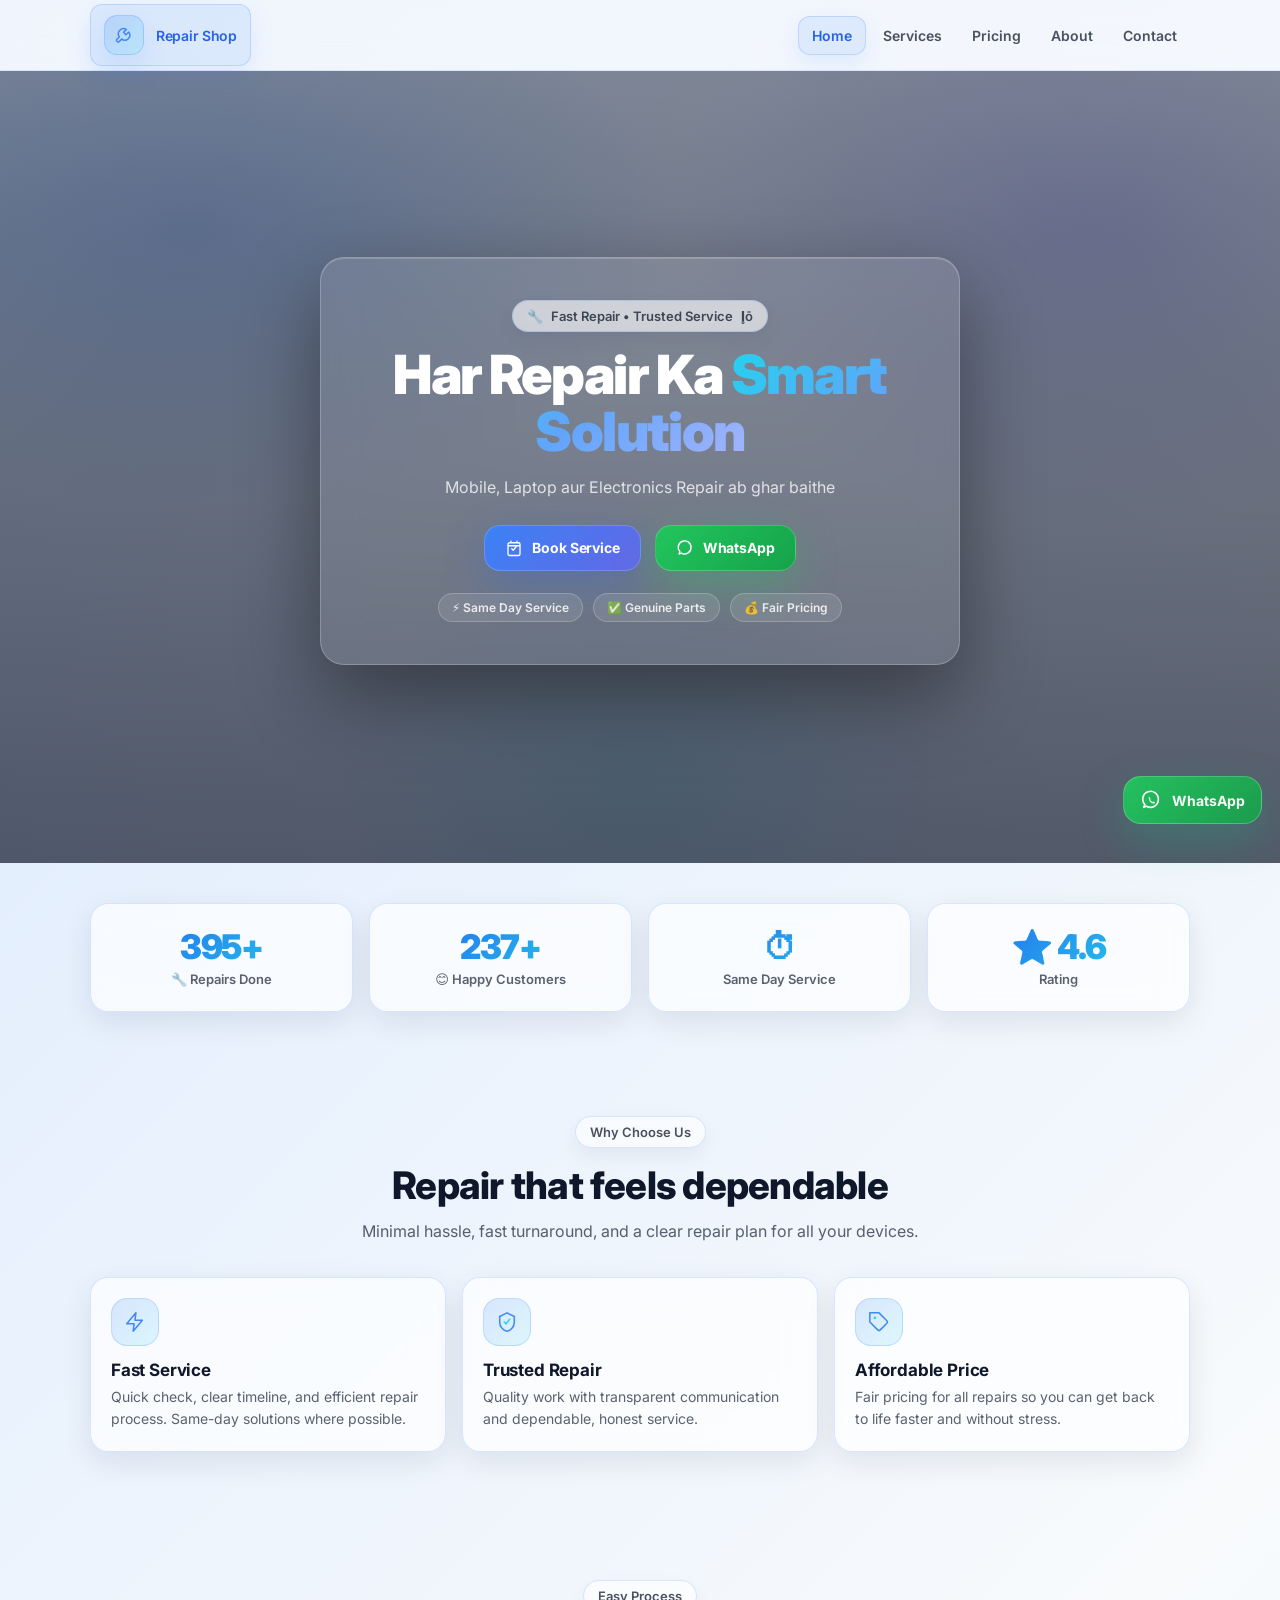
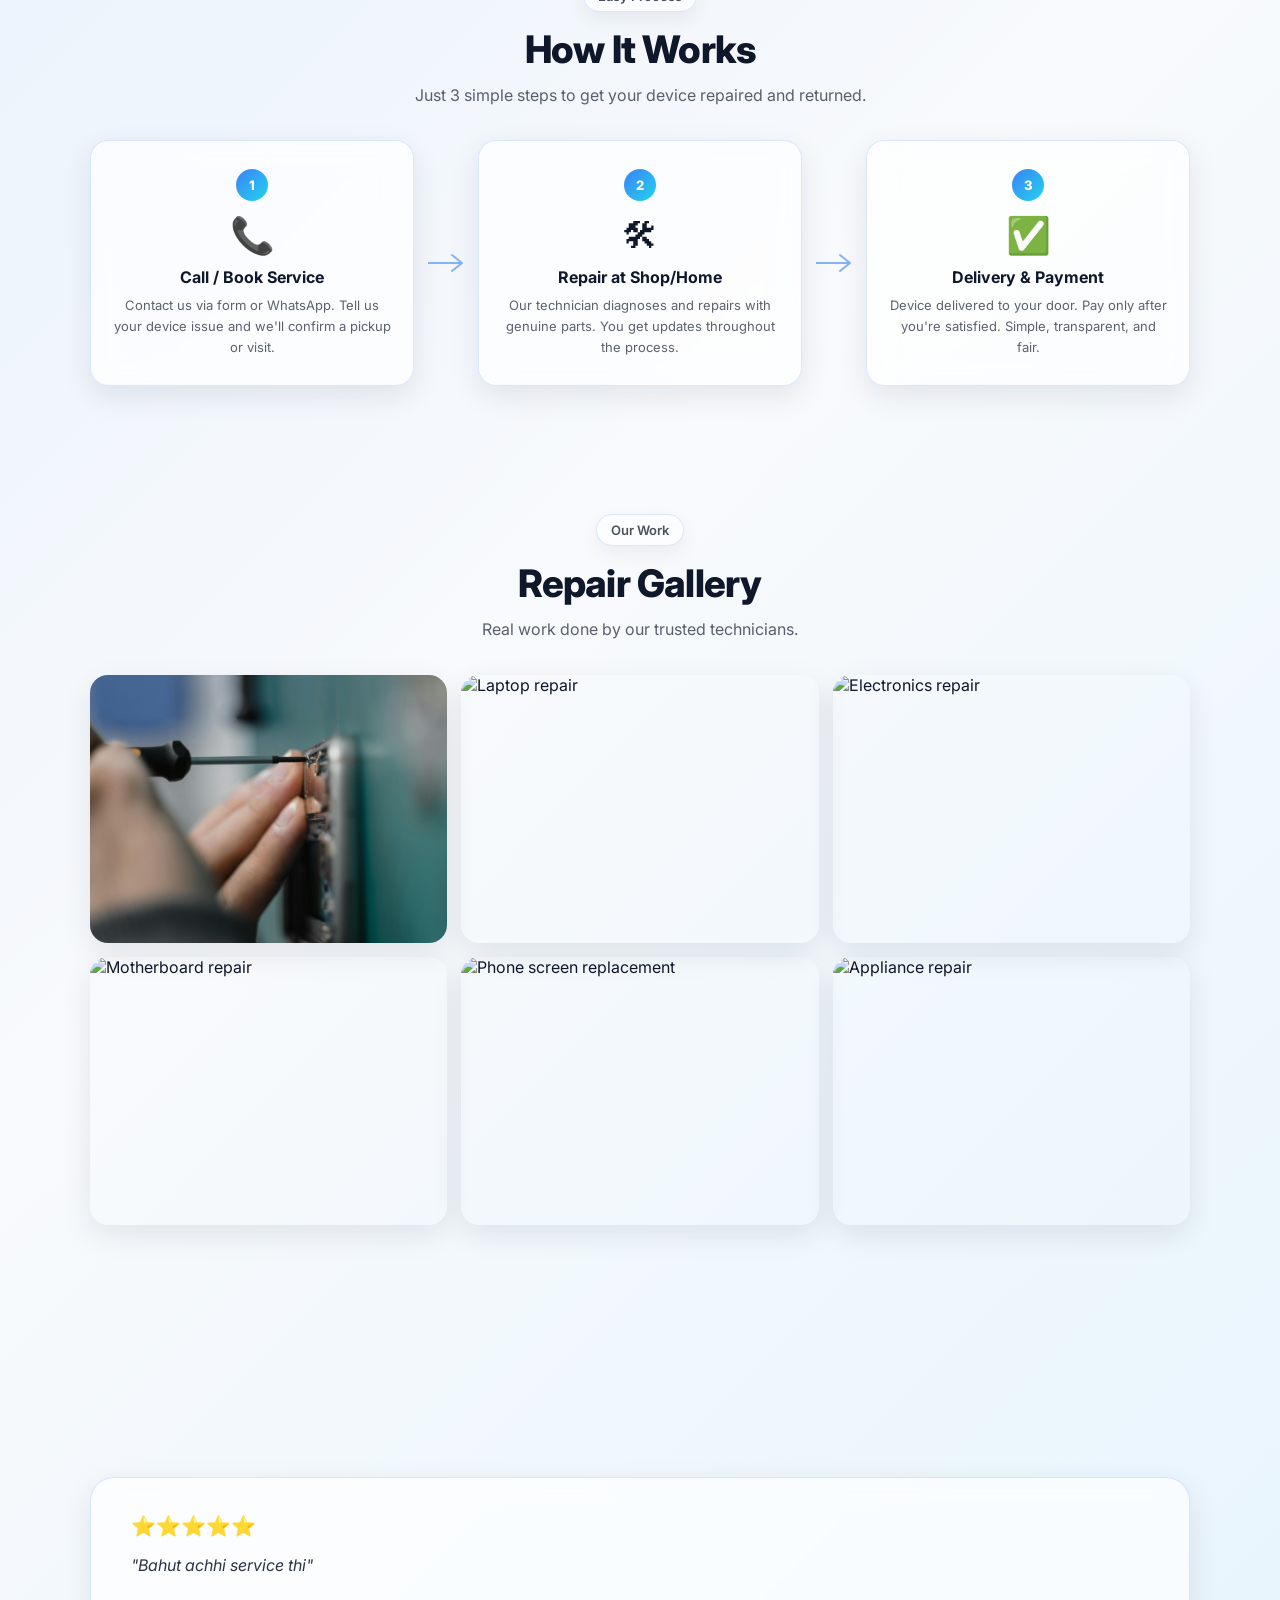
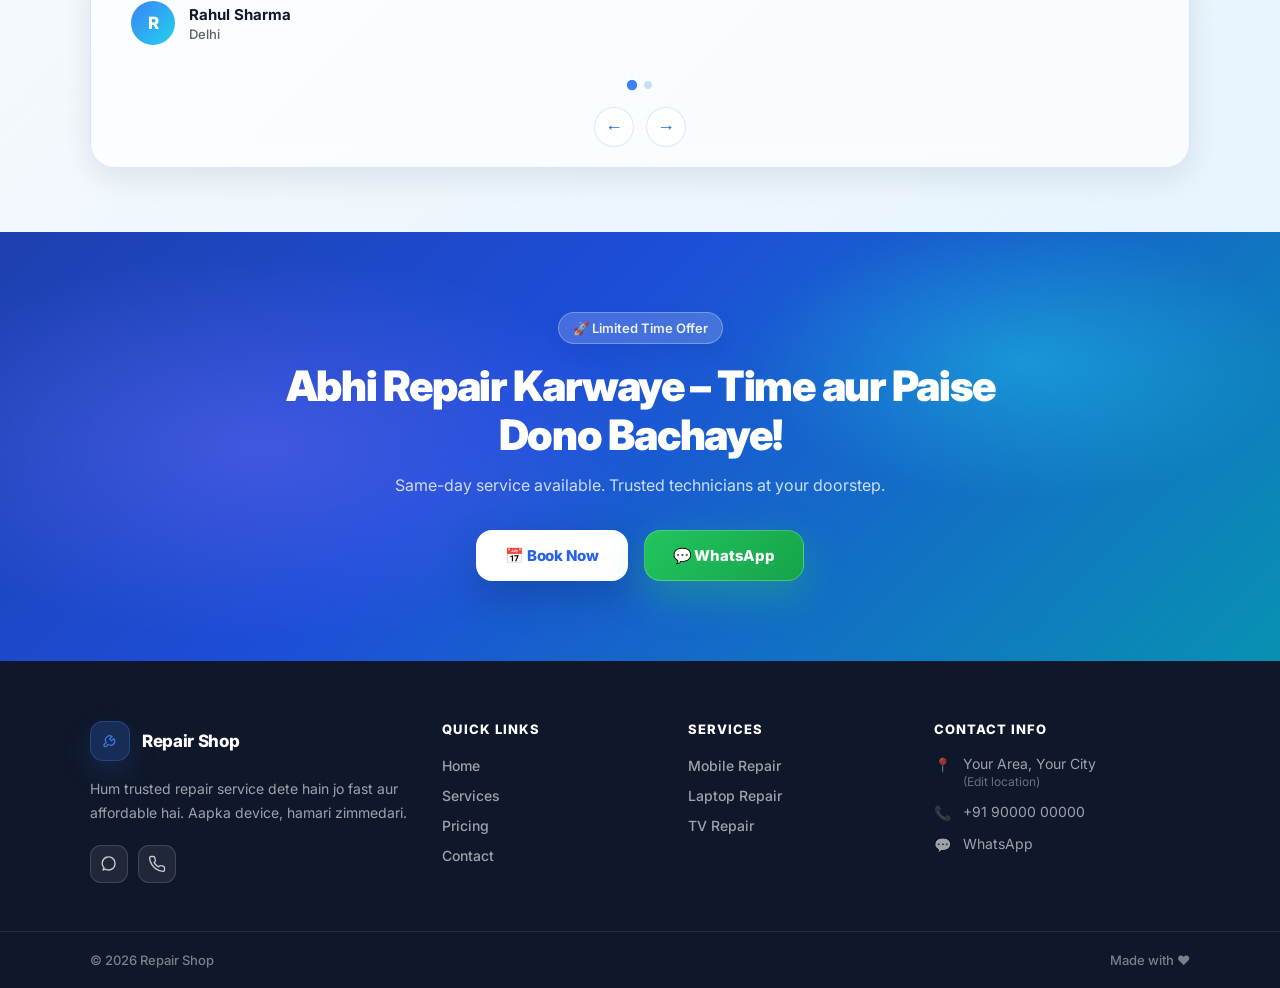
==== index.html @ 125386c9 "Add files via upload" ====
<!doctype html>
<html lang="en">
  <head>
    <meta charset="UTF-8" />
    <meta name="viewport" content="width=device-width, initial-scale=1.0" />
    <title>Repair Shop | Har Repair Ka Smart Solution</title>
    <meta name="description" content="Fast, trusted, and affordable mobile, laptop, TV and home appliance repair. Book your service today!" />
    <link rel="preconnect" href="https://fonts.googleapis.com" />
    <link rel="preconnect" href="https://fonts.gstatic.com" crossorigin />
    <link href="https://fonts.googleapis.com/css2?family=Inter:wght@400;500;600;700;800;900&display=swap" rel="stylesheet" />
    <link rel="stylesheet" href="style.css" />
    <script defer src="script.js"></script>
  </head>
  <body>
    <!-- Scroll Progress Bar -->
    <div id="scrollProgress" aria-hidden="true"></div>

    <!-- Page Loader -->
    <div id="loader" aria-label="Loading">
      <div class="spinner" aria-hidden="true"></div>
    </div>

    <!-- Floating WhatsApp Button (all pages) -->
    <a class="wa-fab" href="https://wa.me/916239744870" target="_blank" rel="noopener" aria-label="Chat on WhatsApp">
      <svg width="22" height="22" viewBox="0 0 24 24" fill="none" aria-hidden="true">
        <path d="M20 11.5a8.5 8.5 0 0 1-12.8 7.3L4 20l1.3-3.2A8.5 8.5 0 1 1 20 11.5Z" stroke="rgba(255,255,255,0.98)" stroke-width="1.8" stroke-linecap="round" stroke-linejoin="round"/>
        <path d="M9.2 9.4c.2-.5.5-.5.8-.5h.5c.1 0 .3 0 .4.3l.5 1.2c.1.2.1.4 0 .6l-.3.4c-.1.1-.1.3 0 .4.5.9 1.3 1.7 2.3 2.2.1.1.3.1.4 0l.4-.3c.2-.1.4-.1.6 0l1.2.5c.3.1.3.3.3.4v.5c0 .3 0 .6-.5.8-.5.2-1.1.2-1.7 0-2-.6-3.6-2.2-4.2-4.2-.2-.6-.2-1.2 0-1.7Z" fill="rgba(255,255,255,0.98)" opacity="0.9"/>
      </svg>
      <span>WhatsApp</span>
    </a>

    <!-- Back to Top Button -->
    <button id="backToTop" aria-label="Back to top" title="Back to top">
      <svg width="20" height="20" viewBox="0 0 24 24" fill="none" aria-hidden="true">
        <path d="M12 19V5M5 12l7-7 7 7" stroke="currentColor" stroke-width="2.2" stroke-linecap="round" stroke-linejoin="round"/>
      </svg>
    </button>

    <!-- Sticky Navbar -->
    <header class="navbar" id="navbar">
      <div class="container nav-inner">
        <a class="brand nav-link" href="index.html" data-navigate data-page="index.html" aria-label="Go to Home">
          <span class="brand-badge" aria-hidden="true">
            <svg width="22" height="22" viewBox="0 0 24 24" fill="none" aria-hidden="true">
              <path d="M14.7 6.3a5.5 5.5 0 0 0-7.7 7.7l-2.9 2.9a1.2 1.2 0 0 0 0 1.7l.8.8a1.2 1.2 0 0 0 1.7 0l2.9-2.9a5.5 5.5 0 0 0 7.7-7.7l-3 3-2.7-2.7 3-3Z" stroke="rgba(59,130,246,0.95)" stroke-width="1.6" stroke-linecap="round" stroke-linejoin="round"/>
            </svg>
          </span>
          <span>Repair Shop</span>
        </a>

        <button class="mobile-toggle" id="mobileMenuBtn" aria-controls="mobileMenu" aria-expanded="false" aria-label="Open menu">
          <svg width="20" height="20" viewBox="0 0 24 24" fill="none" aria-hidden="true">
            <path d="M4 7h16M4 12h16M4 17h16" stroke="currentColor" stroke-width="2" stroke-linecap="round"/>
          </svg>
        </button>

        <nav class="nav-links" aria-label="Primary navigation">
          <a class="nav-link" href="index.html" data-navigate data-page="index.html">Home</a>
          <a class="nav-link" href="services.html" data-navigate data-page="services.html">Services</a>
          <a class="nav-link" href="pricing.html" data-navigate data-page="pricing.html">Pricing</a>
          <a class="nav-link" href="about.html" data-navigate data-page="about.html">About</a>
          <a class="nav-link" href="contact.html" data-navigate data-page="contact.html">Contact</a>
        </nav>
      </div>

      <div class="container mobile-menu" id="mobileMenu">
        <div class="mobile-links">
          <a class="nav-link" href="index.html" data-navigate data-page="index.html">Home</a>
          <a class="nav-link" href="services.html" data-navigate data-page="services.html">Services</a>
          <a class="nav-link" href="pricing.html" data-navigate data-page="pricing.html">Pricing</a>
          <a class="nav-link" href="about.html" data-navigate data-page="about.html">About</a>
          <a class="nav-link" href="contact.html" data-navigate data-page="contact.html">Contact</a>
        </div>
      </div>
    </header>

    <main>
      <!-- ===== HERO SECTION (UPGRADED) ===== -->
      <section class="hero" id="hero">
        <!-- Floating animated icons -->
        <div class="floating-icons" aria-hidden="true">
          <!-- tools / wrench / gear -->
          <span class="float-icon fi-1">🛠</span>
          <span class="float-icon fi-2">🔧</span>
          <span class="float-icon fi-3">⚙️</span>
        </div>

        <div class="container">
          <div class="hero-glass-card tilt-card" data-tilt data-tilt-max="6" id="heroCard">
            <div class="hero-glass-inner">
              <div class="eyebrow reveal" style="--delay:0ms">
                <span aria-hidden="true">🔧</span>
                <span>Fast Repair • Trusted Service</span>l̥ō
              </div>

              <h1 class="hero-title reveal" style="--delay:120ms">
                Har Repair Ka <span class="gradient-text" id="typingText">Smart Solution</span>
              </h1>
              <p class="hero-sub reveal" style="--delay:220ms">
                Mobile, Laptop aur Electronics Repair ab ghar baithe
              </p>

              <div class="hero-actions reveal" style="--delay:340ms">
                <a class="btn btn-primary" href="contact.html?service=Service%20Booking" data-navigate>
                  <svg width="18" height="18" viewBox="0 0 24 24" fill="none" aria-hidden="true">
                    <path d="M8 3v2M16 3v2M5 9h14M6 5h12a2 2 0 0 1 2 2v13a2 2 0 0 1-2 2H6a2 2 0 0 1-2-2V7a2 2 0 0 1 2-2Z" stroke="currentColor" stroke-width="1.8" stroke-linecap="round" stroke-linejoin="round"/>
                    <path d="m9 13 2 2 4-5" stroke="currentColor" stroke-width="1.8" stroke-linecap="round" stroke-linejoin="round"/>
                  </svg>
                  Book Service
                </a>
                <a class="btn btn-whatsapp" href="https://wa.me/916239744870" target="_blank" rel="noopener">
                  <svg width="18" height="18" viewBox="0 0 24 24" fill="none" aria-hidden="true">
                    <path d="M20 11.5a8.5 8.5 0 0 1-12.8 7.3L4 20l1.3-3.2A8.5 8.5 0 1 1 20 11.5Z" stroke="currentColor" stroke-width="1.8" stroke-linecap="round" stroke-linejoin="round"/>
                  </svg>
                  WhatsApp
                </a>
              </div>

              <div class="hero-badges reveal" style="--delay:460ms">
                <span class="badge">⚡ Same Day Service</span>
                <span class="badge">✅ Genuine Parts</span>
                <span class="badge">💰 Fair Pricing</span>
              </div>
            </div>
          </div>
        </div>
      </section>

      <!-- ===== STATS SECTION ===== -->
      <section class="section stats-section" id="stats">
        <div class="container">
          <div class="stats-grid">
            <div class="stat-box reveal" data-count="500" style="--delay:0ms">
              <div class="stat-number"><span class="count-up" data-target="500">0</span>+</div>
              <div class="stat-label">🔧 Repairs Done</div>
            </div>
            <div class="stat-box reveal" data-count="300" style="--delay:100ms">
              <div class="stat-number"><span class="count-up" data-target="300">0</span>+</div>
              <div class="stat-label">😊 Happy Customers</div>
            </div>
            <div class="stat-box reveal" data-count="1" style="--delay:200ms">
              <div class="stat-number">⏱</div>
              <div class="stat-label">Same Day Service</div>
            </div>
            <div class="stat-box reveal" data-count="48" style="--delay:300ms">
              <div class="stat-number">⭐ <span class="count-up" data-target="48" data-decimal="1" data-start="40">4.0</span></div>
              <div class="stat-label">Rating</div>
            </div>
          </div>
        </div>
      </section>

      <!-- ===== FEATURES SECTION ===== -->
      <section class="section" id="features">
        <div class="container">
          <div class="section-header">
            <div class="eyebrow reveal" style="--delay:0ms">Why Choose Us</div>
            <h2 class="reveal" style="--delay:120ms">Repair that feels dependable</h2>
            <p class="reveal" style="--delay:220ms">Minimal hassle, fast turnaround, and a clear repair plan for all your devices.</p>
          </div>
          <div class="grid-3">
            <div class="card tilt-card reveal" data-tilt data-tilt-max="8" style="--delay:40ms">
              <div class="card-inner">
                <div class="feature-icon" aria-hidden="true">
                  <svg width="22" height="22" viewBox="0 0 24 24" fill="none">
                    <path d="M13 2 3 14h8l-1 8 10-12h-8l1-8Z" stroke="rgba(59,130,246,0.95)" stroke-width="1.7" stroke-linecap="round" stroke-linejoin="round"/>
                  </svg>
                </div>
                <h3 class="feature-title">Fast Service</h3>
                <p class="feature-desc">Quick check, clear timeline, and efficient repair process. Same-day solutions where possible.</p>
              </div>
            </div>
            <div class="card tilt-card reveal" data-tilt data-tilt-max="8" style="--delay:120ms">
              <div class="card-inner">
                <div class="feature-icon" aria-hidden="true">
                  <svg width="22" height="22" viewBox="0 0 24 24" fill="none">
                    <path d="M12 2 20 6v6c0 5-3.5 9.4-8 10-4.5-.6-8-5-8-10V6l8-4Z" stroke="rgba(59,130,246,0.95)" stroke-width="1.7" stroke-linecap="round" stroke-linejoin="round"/>
                    <path d="m9 12 2 2 4-5" stroke="rgba(34,211,238,0.95)" stroke-width="1.7" stroke-linecap="round" stroke-linejoin="round"/>
                  </svg>
                </div>
                <h3 class="feature-title">Trusted Repair</h3>
                <p class="feature-desc">Quality work with transparent communication and dependable, honest service.</p>
              </div>
            </div>
            <div class="card tilt-card reveal" data-tilt data-tilt-max="8" style="--delay:200ms">
              <div class="card-inner">
                <div class="feature-icon" aria-hidden="true">
                  <svg width="22" height="22" viewBox="0 0 24 24" fill="none">
                    <path d="M20.6 13.4 13.4 20.6a2 2 0 0 1-2.8 0L2 12V2h10l8.6 8.6a2 2 0 0 1 0 2.8Z" stroke="rgba(59,130,246,0.95)" stroke-width="1.7" stroke-linecap="round" stroke-linejoin="round"/>
                    <path d="M7.5 7.5h.01" stroke="rgba(34,211,238,0.95)" stroke-width="3" stroke-linecap="round"/>
                  </svg>
                </div>
                <h3 class="feature-title">Affordable Price</h3>
                <p class="feature-desc">Fair pricing for all repairs so you can get back to life faster and without stress.</p>
              </div>
            </div>
          </div>
        </div>
      </section>

      <!-- ===== HOW IT WORKS ===== -->
      <section class="section how-section" id="howItWorks">
        <div class="container">
          <div class="section-header">
            <div class="eyebrow reveal" style="--delay:0ms">Easy Process</div>
            <h2 class="reveal" style="--delay:120ms">How It Works</h2>
            <p class="reveal" style="--delay:220ms">Just 3 simple steps to get your device repaired and returned.</p>
          </div>
          <div class="how-grid">
            <div class="how-card tilt-card reveal" data-tilt data-tilt-max="7" style="--delay:60ms">
              <div class="how-step">1</div>
              <div class="how-icon" aria-hidden="true">📞</div>
              <h3>Call / Book Service</h3>
              <p>Contact us via form or WhatsApp. Tell us your device issue and we'll confirm a pickup or visit.</p>
            </div>
            <div class="how-arrow reveal" style="--delay:120ms" aria-hidden="true">
              <svg width="36" height="20" viewBox="0 0 36 20" fill="none">
                <path d="M0 10h32M24 2l10 8-10 8" stroke="rgba(59,130,246,0.6)" stroke-width="2" stroke-linecap="round" stroke-linejoin="round"/>
              </svg>
            </div>
            <div class="how-card tilt-card reveal" data-tilt data-tilt-max="7" style="--delay:180ms">
              <div class="how-step">2</div>
              <div class="how-icon" aria-hidden="true">🛠</div>
              <h3>Repair at Shop/Home</h3>
              <p>Our technician diagnoses and repairs with genuine parts. You get updates throughout the process.</p>
            </div>
            <div class="how-arrow reveal" style="--delay:240ms" aria-hidden="true">
              <svg width="36" height="20" viewBox="0 0 36 20" fill="none">
                <path d="M0 10h32M24 2l10 8-10 8" stroke="rgba(59,130,246,0.6)" stroke-width="2" stroke-linecap="round" stroke-linejoin="round"/>
              </svg>
            </div>
            <div class="how-card tilt-card reveal" data-tilt data-tilt-max="7" style="--delay:300ms">
              <div class="how-step">3</div>
              <div class="how-icon" aria-hidden="true">✅</div>
              <h3>Delivery & Payment</h3>
              <p>Device delivered to your door. Pay only after you're satisfied. Simple, transparent, and fair.</p>
            </div>
          </div>
        </div>
      </section>

      <!-- ===== GALLERY SECTION ===== -->
      <section class="section" id="gallery">
        <div class="container">
          <div class="section-header">
            <div class="eyebrow reveal" style="--delay:0ms">Our Work</div>
            <h2 class="reveal" style="--delay:120ms">Repair Gallery</h2>
            <p class="reveal" style="--delay:220ms">Real work done by our trusted technicians.</p>
          </div>
          <div class="gallery-grid">
            <div class="gallery-item reveal" style="--delay:40ms">
              <img src="phone repair.jpg" alt="Mobile repair" loading="lazy"/>
              <div class="gallery-overlay"><span>Before / After Repair</span></div>
            </div>
            <div class="gallery-item reveal" style="--delay:100ms">
              <img src="https://images.unsplash.com/photo-1517336714731-489689fd1ca8?auto=format&fit=crop&w=800&q=70" alt="Laptop repair" loading="lazy"/>
              <div class="gallery-overlay"><span>Before / After Repair</span></div>
            </div>
            <div class="gallery-item reveal" style="--delay:160ms">
              <img src="https://images.unsplash.com/photo-1581091226825-a6a2a5aee158?auto=format&fit=crop&w=800&q=70" alt="Electronics repair" loading="lazy"/>
              <div class="gallery-overlay"><span>Before / After Repair</span></div>
            </div>
            <div class="gallery-item reveal" style="--delay:220ms">
              <img src="https://images.unsplash.com/photo-1603732551658-5fabbafa84eb?auto=format&fit=crop&w=800&q=70" alt="Motherboard repair" loading="lazy"/>
              <div class="gallery-overlay"><span>Before / After Repair</span></div>
            </div>
            <div class="gallery-item reveal" style="--delay:280ms">
              <img src="https://images.unsplash.com/photo-1611532736597-de2d4265fba3?auto=format&fit=crop&w=800&q=70" alt="Phone screen replacement" loading="lazy"/>
              <div class="gallery-overlay"><span>Before / After Repair</span></div>
            </div>
            <div class="gallery-item reveal" style="--delay:340ms">
              <img src="https://images.unsplash.com/photo-1558618666-fcd25c85cd64?auto=format&fit=crop&w=800&q=70" alt="Appliance repair" loading="lazy"/>
              <div class="gallery-overlay"><span>Before / After Repair</span></div>
            </div>
          </div>
        </div>
      </section>

      <!-- ===== TESTIMONIALS SLIDER ===== -->
      <section class="section testimonials-section" id="testimonials">
        <div class="container">
          <div class="section-header">
            <div class="eyebrow reveal" style="--delay:0ms">Customer Reviews</div>
            <h2 class="reveal" style="--delay:120ms">What Our Customers Say</h2>
          </div>
          <div class="testimonial-slider-wrap reveal" style="--delay:200ms">
            <div class="testimonial-slider" id="testimonialSlider" role="list">
              <div class="testimonial-card" role="listitem">
                <div class="stars" aria-label="5 stars">⭐⭐⭐⭐⭐</div>
                <p class="review-text">"Bahut achhi service thi"</p>
                <div class="reviewer">
                  <div class="reviewer-avatar">R</div>
                  <div>
                    <strong>Rahul Sharma</strong>
                    <div class="reviewer-loc">Delhi</div>
                  </div>
                </div>
              </div>
              <div class="testimonial-card" role="listitem">
                <div class="stars" aria-label="5 stars">⭐⭐⭐⭐⭐</div>
                <p class="review-text">"Fast aur reliable repair"</p>
                <div class="reviewer">
                  <div class="reviewer-avatar">P</div>
                  <div>
                    <strong>Priya Verma</strong>
                    <div class="reviewer-loc">Noida</div>
                  </div>
                </div>
              </div>
            </div>
            <div class="slider-dots" id="sliderDots" role="tablist" aria-label="Testimonial navigation"></div>
            <div class="slider-controls">
              <button class="slider-btn" id="prevBtn" aria-label="Previous review">&#8592;</button>
              <button class="slider-btn" id="nextBtn" aria-label="Next review">&#8594;</button>
            </div>
          </div>
        </div>
      </section>

      <!-- ===== CTA SECTION ===== -->
      <section class="cta-section" id="cta">
        <div class="cta-bg" aria-hidden="true"></div>
        <div class="container">
          <div class="cta-inner reveal" style="--delay:0ms">
            <div class="eyebrow cta-eyebrow">🚀 Limited Time Offer</div>
            <h2 class="cta-title">Abhi Repair Karwaye – Time aur Paise Dono Bachaye!</h2>
            <p class="cta-sub">Same-day service available. Trusted technicians at your doorstep.</p>
            <div class="cta-btns">
              <a class="btn btn-cta-primary" href="contact.html?service=Service%20Booking" data-navigate>
                📅 Book Now
              </a>
              <a class="btn btn-cta-whatsapp" href="https://wa.me/916239744870" target="_blank" rel="noopener">
                💬 WhatsApp
              </a>
            </div>
          </div>
        </div>
      </section>
    </main>

    <!-- ===== RICH FOOTER ===== -->
    <footer class="footer" id="footer">
      <div class="footer-top">
        <div class="container footer-grid">
          <!-- About -->
          <div class="footer-col footer-about">
            <a class="brand footer-brand" href="index.html" data-navigate data-page="index.html">
              <span class="brand-badge" aria-hidden="true">
                <svg width="18" height="18" viewBox="0 0 24 24" fill="none">
                  <path d="M14.7 6.3a5.5 5.5 0 0 0-7.7 7.7l-2.9 2.9a1.2 1.2 0 0 0 0 1.7l.8.8a1.2 1.2 0 0 0 1.7 0l2.9-2.9a5.5 5.5 0 0 0 7.7-7.7l-3 3-2.7-2.7 3-3Z" stroke="rgba(59,130,246,0.95)" stroke-width="1.6" stroke-linecap="round" stroke-linejoin="round"/>
                </svg>
              </span>
              <span>Repair Shop</span>
            </a>
            <p class="footer-about-text">Hum trusted repair service dete hain jo fast aur affordable hai. Aapka device, hamari zimmedari.</p>
            <div class="footer-social">
              <a href="https://wa.me/916239744870" target="_blank" rel="noopener" class="social-btn" aria-label="WhatsApp">
                <svg width="18" height="18" viewBox="0 0 24 24" fill="none"><path d="M20 11.5a8.5 8.5 0 0 1-12.8 7.3L4 20l1.3-3.2A8.5 8.5 0 1 1 20 11.5Z" stroke="currentColor" stroke-width="1.8" stroke-linecap="round" stroke-linejoin="round"/></svg>
              </a>
              <a href="tel:+916239744870" class="social-btn" aria-label="Call us">
                <svg width="18" height="18" viewBox="0 0 24 24" fill="none"><path d="M22 16.9v3a2 2 0 0 1-2.2 2 19.8 19.8 0 0 1-8.6-3.1 19.5 19.5 0 0 1-6-6 19.8 19.8 0 0 1-3.1-8.7A2 2 0 0 1 4.1 2h3a2 2 0 0 1 2 1.7c.1 1 .4 2 .7 2.9a2 2 0 0 1-.5 2.1L8.1 9.9a16 16 0 0 0 6 6l1.2-1.2a2 2 0 0 1 2.1-.4c.9.3 1.9.6 2.9.7A2 2 0 0 1 22 16.9Z" stroke="currentColor" stroke-width="1.8" stroke-linecap="round" stroke-linejoin="round"/></svg>
              </a>
            </div>
          </div>

          <!-- Quick Links -->
          <div class="footer-col">
            <h4 class="footer-heading">Quick Links</h4>
            <ul class="footer-links">
              <li><a href="index.html" data-navigate data-page="index.html">Home</a></li>
              <li><a href="services.html" data-navigate data-page="services.html">Services</a></li>
              <li><a href="pricing.html" data-navigate data-page="pricing.html">Pricing</a></li>
              <li><a href="contact.html" data-navigate data-page="contact.html">Contact</a></li>
            </ul>
          </div>

          <!-- Services -->
          <div class="footer-col">
            <h4 class="footer-heading">Services</h4>
            <ul class="footer-links">
              <li><a href="contact.html?service=Mobile%20Repair" data-navigate>Mobile Repair</a></li>
              <li><a href="contact.html?service=Laptop%20Repair" data-navigate>Laptop Repair</a></li>
              <li><a href="contact.html?service=TV%20Repair" data-navigate>TV Repair</a></li>
            </ul>
          </div>

          <!-- Contact Info -->
          <div class="footer-col">
            <h4 class="footer-heading">Contact Info</h4>
            <ul class="footer-contact-list">
              <li>
                <span class="footer-contact-icon">📍</span>
                <span>Your Area, Your City<br><small>(Edit location)</small></span>
              </li>
              <li>
                <span class="footer-contact-icon">📞</span>
                <a href="tel:+916239744870">+91 90000 00000</a>
              </li>
              <li>
                <span class="footer-contact-icon">💬</span>
                <a href="https://wa.me/916239744870" target="_blank" rel="noopener">WhatsApp</a>
              </li>
            </ul>
          </div>
        </div>
      </div>

      <div class="footer-bottom">
        <div class="container footer-bottom-inner">
          <div>© 2026 Repair Shop</div>
          <div>Made with <span aria-hidden="true">❤️</span></div>
        </div>
      </div>
    </footer>
  </body>
</html>
---- style.css ----
/* ==================================================
   Repair Shop Website — style.css
   Glassmorphism + 3D tilt + scroll animations
   ================================================== */

@import url('https://fonts.googleapis.com/css2?family=Inter:wght@400;500;600;700;800;900&display=swap');

/* ─── CSS VARIABLES ─── */
:root {
  --blue-500: #3b82f6;
  --blue-400: #60a5fa;
  --blue-600: #2563eb;
  --cyan-400: #22d3ee;
  --green-500: #22c55e;
  --indigo-500: #6366f1;

  --text: #0f172a;
  --muted: rgba(15,23,42,0.68);

  --glass: rgba(255,255,255,0.68);
  --glass-strong: rgba(255,255,255,0.82);
  --border: rgba(59,130,246,0.18);

  --shadow: 0 14px 44px rgba(2,132,199,0.14);
  --shadow-soft: 0 10px 30px rgba(15,23,42,0.09);
  --shadow-blue: 0 18px 60px rgba(37,99,235,0.22);

  --radius-xl: 24px;
  --radius-lg: 18px;
  --radius-md: 14px;
  --radius-sm: 10px;

  --container: 1100px;
  --ease-out: cubic-bezier(0.16,1,0.3,1);
}

/* ─── RESET ─── */
*,*::before,*::after { box-sizing: border-box; }

html { scroll-behavior: smooth; }

body {
  margin: 0;
  font-family: 'Inter', ui-sans-serif, system-ui, -apple-system, sans-serif;
  color: var(--text);
  background: linear-gradient(135deg, #dbeafe 0%, #f8fafc 50%, #e0f2fe 100%);
  min-height: 100vh;
}

img { max-width: 100%; height: auto; display: block; }
a { color: inherit; text-decoration: none; }
ul { list-style: none; margin: 0; padding: 0; }

/* ─── SCROLL PROGRESS BAR ─── */
#scrollProgress {
  position: fixed;
  top: 0;
  left: 0;
  height: 3px;
  width: 0%;
  background: linear-gradient(90deg, var(--blue-500), var(--cyan-400));
  z-index: 9999;
  transition: width 80ms linear;
  border-radius: 0 2px 2px 0;
}

/* ─── PAGE LOADER ─── */
#loader {
  position: fixed;
  inset: 0;
  background:
    radial-gradient(800px 400px at 20% 0%, rgba(34,211,238,0.22), transparent 55%),
    radial-gradient(600px 400px at 80% 20%, rgba(59,130,246,0.22), transparent 55%),
    rgba(248,250,252,0.9);
  display: grid;
  place-items: center;
  z-index: 9998;
  opacity: 1;
  pointer-events: auto;
  transition: opacity 400ms var(--ease-out);
}
#loader .spinner {
  width: 54px; height: 54px;
  border-radius: 50%;
  border: 4px solid rgba(59,130,246,0.18);
  border-top-color: var(--blue-500);
  animation: spin 900ms linear infinite;
  filter: drop-shadow(0 10px 22px rgba(59,130,246,0.22));
}
@keyframes spin { to { transform: rotate(360deg); } }
body.page-ready #loader { opacity: 0; pointer-events: none; }
body.page-exiting { opacity: 0.6; transition: opacity 250ms var(--ease-out); }

/* ─── LAYOUT ─── */
.container {
  width: min(var(--container), calc(100% - 32px));
  margin: 0 auto;
}
.section { padding: 64px 0; }

/* ─── SCROLL REVEAL ─── */
.reveal {
  opacity: 0;
  transform: translateY(22px) scale(0.98);
  transition: opacity 700ms var(--ease-out), transform 700ms var(--ease-out);
  transition-delay: var(--delay, 0ms);
}
.reveal.reveal-visible { opacity: 1; transform: translateY(0) scale(1); }

/* ─── SECTION HEADER ─── */
.section-header { text-align: center; margin-bottom: 32px; }
.section-header h2 {
  margin: 14px 0 10px;
  font-size: clamp(26px, 3.2vw, 38px);
  letter-spacing: -0.02em;
  font-weight: 800;
}
.section-header p {
  margin: 0 auto;
  max-width: 640px;
  color: var(--muted);
  line-height: 1.65;
  font-size: 16px;
}

/* ─── EYEBROW ─── */
.eyebrow {
  display: inline-flex;
  align-items: center;
  gap: 8px;
  padding: 7px 14px;
  border-radius: 999px;
  border: 1px solid var(--border);
  background: rgba(255,255,255,0.6);
  box-shadow: 0 8px 20px rgba(15,23,42,0.06);
  font-weight: 600;
  font-size: 13px;
  color: rgba(15,23,42,0.75);
  backdrop-filter: blur(10px);
}

/* ─── NAVBAR ─── */
.navbar {
  position: sticky;
  top: 0;
  z-index: 1000;
  backdrop-filter: blur(14px);
  background: rgba(248,250,252,0.72);
  border-bottom: 1px solid rgba(59,130,246,0.14);
  transition: background 200ms, box-shadow 200ms;
}
.navbar.scrolled {
  background: rgba(248,250,252,0.92);
  box-shadow: 0 4px 30px rgba(15,23,42,0.09);
}
.nav-inner {
  height: 70px;
  display: flex;
  align-items: center;
  justify-content: space-between;
  gap: 16px;
}
.brand {
  display: flex;
  align-items: center;
  gap: 12px;
  font-weight: 800;
  font-size: 17px;
  letter-spacing: -0.02em;
}
.brand-badge {
  width: 40px; height: 40px;
  border-radius: 13px;
  background: linear-gradient(135deg, rgba(59,130,246,0.22), rgba(34,211,238,0.18));
  border: 1px solid rgba(59,130,246,0.22);
  box-shadow: 0 12px 30px rgba(59,130,246,0.16);
  display: grid;
  place-items: center;
  flex-shrink: 0;
}
.nav-links { display: flex; align-items: center; gap: 4px; }
.nav-link {
  padding: 10px 13px;
  border-radius: 12px;
  color: rgba(15,23,42,0.74);
  font-weight: 600;
  font-size: 14px;
  transition: background 180ms, transform 180ms, color 180ms;
}
.nav-link:hover { background: rgba(255,255,255,0.7); transform: translateY(-1px); color: var(--blue-600); }
.nav-link.is-active {
  background: rgba(59,130,246,0.12);
  border: 1px solid rgba(59,130,246,0.2);
  color: var(--blue-600);
  box-shadow: 0 8px 24px rgba(59,130,246,0.12);
}
.mobile-toggle {
  display: none;
  width: 44px; height: 44px;
  border-radius: 13px;
  border: 1px solid rgba(59,130,246,0.18);
  background: rgba(255,255,255,0.68);
  color: rgba(15,23,42,0.8);
  cursor: pointer;
  transition: transform 180ms, background 180ms;
  align-items: center;
  justify-content: center;
}
.mobile-toggle:hover { transform: translateY(-1px); }
.mobile-toggle[aria-expanded="true"] { background: rgba(59,130,246,0.12); }
.mobile-menu { display: none; }

/* ─── BUTTONS ─── */
.btn {
  display: inline-flex;
  align-items: center;
  gap: 9px;
  padding: 13px 20px;
  border-radius: 16px;
  border: 1px solid transparent;
  cursor: pointer;
  font-weight: 700;
  font-size: 14px;
  font-family: inherit;
  letter-spacing: -0.01em;
  transition: transform 200ms var(--ease-out), box-shadow 200ms var(--ease-out), background 200ms, border-color 200ms;
  user-select: none;
  text-decoration: none;
}
.btn:focus-visible { outline: 2px solid rgba(34,211,238,0.5); outline-offset: 3px; }

/* Primary */
.btn-primary {
  background: linear-gradient(135deg, var(--blue-500), rgba(99,102,241,0.9));
  color: #fff;
  border-color: rgba(255,255,255,0.18);
  box-shadow: 0 14px 40px rgba(37,99,235,0.3);
}
.btn-primary:hover { transform: translateY(-2px); box-shadow: 0 20px 55px rgba(37,99,235,0.38); filter: brightness(1.07); }

/* WhatsApp */
.btn-whatsapp {
  background: linear-gradient(135deg, #22c55e, #16a34a);
  color: #fff;
  border-color: rgba(255,255,255,0.2);
  box-shadow: 0 14px 40px rgba(34,197,94,0.35);
  animation: glow-green 2.5s ease-in-out infinite;
}
.btn-whatsapp:hover { transform: translateY(-2px); box-shadow: 0 20px 55px rgba(34,197,94,0.45); }
@keyframes glow-green {
  0%,100% { box-shadow: 0 14px 40px rgba(34,197,94,0.35); }
  50%      { box-shadow: 0 14px 60px rgba(34,197,94,0.55), 0 0 0 4px rgba(34,197,94,0.12); }
}

/* Ghost */
.btn-ghost {
  background: rgba(255,255,255,0.14);
  border-color: rgba(255,255,255,0.26);
  color: rgba(255,255,255,0.92);
}
.btn-ghost:hover { transform: translateY(-2px); background: rgba(255,255,255,0.22); }

/* Card buttons */
.btn-card-primary {
  background: linear-gradient(135deg, var(--blue-500), var(--cyan-400));
  color: #fff;
  border-color: rgba(59,130,246,0.2);
  box-shadow: 0 12px 34px rgba(37,99,235,0.18);
}
.btn-card-primary:hover { transform: translateY(-2px); box-shadow: 0 18px 50px rgba(37,99,235,0.26); }
.btn-card-ghost {
  background: rgba(255,255,255,0.75);
  border-color: rgba(59,130,246,0.2);
  color: rgba(15,23,42,0.85);
}
.btn-card-ghost:hover { transform: translateY(-2px); background: rgba(255,255,255,0.9); }

/* CTA buttons */
.btn-cta-primary {
  background: #fff;
  color: var(--blue-600);
  border-color: rgba(255,255,255,0.3);
  box-shadow: 0 14px 40px rgba(0,0,0,0.18);
  font-weight: 800;
  font-size: 15px;
  padding: 15px 28px;
}
.btn-cta-primary:hover { transform: translateY(-3px); box-shadow: 0 22px 60px rgba(0,0,0,0.28); }
.btn-cta-whatsapp {
  background: linear-gradient(135deg, #22c55e, #16a34a);
  color: #fff;
  border-color: rgba(255,255,255,0.22);
  box-shadow: 0 14px 40px rgba(34,197,94,0.4);
  font-weight: 800;
  font-size: 15px;
  padding: 15px 28px;
}
.btn-cta-whatsapp:hover { transform: translateY(-3px); box-shadow: 0 22px 60px rgba(34,197,94,0.5); }

/* ─── TILT CARD ─── */
.tilt-card {
  transform-style: preserve-3d;
  --rx: 0deg; --ry: 0deg;
  transform: perspective(900px) rotateX(var(--rx)) rotateY(var(--ry));
  transition: transform 220ms var(--ease-out), box-shadow 220ms var(--ease-out);
  position: relative;
}
.tilt-card[data-tilt-active="true"] { transition: transform 0ms linear; }
.tilt-card:hover { box-shadow: 0 22px 60px rgba(59,130,246,0.2); }
.tilt-card::before {
  content: "";
  position: absolute;
  inset: -1px;
  border-radius: inherit;
  background: radial-gradient(600px 200px at var(--mx,50%) var(--my,30%), rgba(34,211,238,0.16), transparent 55%);
  opacity: 0;
  transition: opacity 220ms;
  pointer-events: none;
  z-index: 0;
}
.tilt-card:hover::before,
.tilt-card[data-tilt-active="true"]::before { opacity: 1; }

/* ─── GLASS CARDS ─── */
.card {
  border-radius: var(--radius-lg);
  background: var(--glass);
  backdrop-filter: blur(16px);
  border: 1px solid var(--border);
  box-shadow: var(--shadow-soft);
  overflow: hidden;
}
.card-inner { padding: 20px; position: relative; z-index: 1; }

/* Feature icons */
.feature-icon {
  width: 48px; height: 48px;
  border-radius: 16px;
  background: linear-gradient(135deg, rgba(59,130,246,0.18), rgba(34,211,238,0.14));
  border: 1px solid rgba(59,130,246,0.2);
  display: grid;
  place-items: center;
}
.feature-title { margin: 14px 0 6px; font-size: 17px; font-weight: 700; letter-spacing: -0.01em; }
.feature-desc { margin: 0; color: var(--muted); line-height: 1.6; font-size: 14px; }

/* Grids */
.grid-3 { display: grid; grid-template-columns: repeat(3,1fr); gap: 16px; }
.grid-4 { display: grid; grid-template-columns: repeat(4,1fr); gap: 16px; }

/* ─── HERO (UPGRADED) ─── */
.hero {
  position: relative;
  padding: 60px 0 72px;
  overflow: hidden;
  min-height: 88vh;
  display: flex;
  align-items: center;
}
.hero::before {
  content: "";
  position: absolute;
  inset: 0;
  background:
    radial-gradient(900px 500px at 15% 20%, rgba(59,130,246,0.28), transparent 55%),
    radial-gradient(700px 500px at 85% 20%, rgba(99,102,241,0.24), transparent 60%),
    radial-gradient(600px 400px at 50% 90%, rgba(34,211,238,0.18), transparent 50%),
    url("https://images.unsplash.com/photo-1581092921461-39b9d08a9e4c?auto=format&fit=crop&w=1800&q=60") center/cover no-repeat;
  z-index: 0;
}
.hero::after {
  content: "";
  position: absolute;
  inset: 0;
  background: linear-gradient(180deg, rgba(2,6,23,0.45) 0%, rgba(15,23,42,0.7) 100%);
  z-index: 1;
}
.hero .container { position: relative; z-index: 3; }

/* Floating icons */
.floating-icons {
  position: absolute;
  inset: 0;
  z-index: 2;
  pointer-events: none;
  overflow: hidden;
}
.float-icon {
  position: absolute;
  font-size: 26px;
  opacity: 0.22;
  animation: floatUp linear infinite;
  filter: blur(0.5px);
}
.fi-1 { left: 8%; bottom: -40px; animation-duration: 8s; animation-delay: 0s; }
.fi-2 { left: 20%; bottom: -40px; animation-duration: 11s; animation-delay: 2s; }
.fi-3 { left: 38%; bottom: -40px; animation-duration: 9s; animation-delay: 1s; }
.fi-4 { left: 55%; bottom: -40px; animation-duration: 12s; animation-delay: 3s; }
.fi-5 { left: 72%; bottom: -40px; animation-duration: 10s; animation-delay: 0.5s; }
.fi-6 { left: 88%; bottom: -40px; animation-duration: 13s; animation-delay: 4s; }
@keyframes floatUp {
  0%   { transform: translateY(0) rotate(0deg); opacity: 0.22; }
  80%  { opacity: 0.22; }
  100% { transform: translateY(-110vh) rotate(30deg); opacity: 0; }
}

/* Hero glassmorphism card */
.hero-glass-card {
  max-width: 640px;
  margin: 0 auto;
  border-radius: var(--radius-xl);
  background: rgba(255,255,255,0.10);
  border: 1px solid rgba(255,255,255,0.22);
  backdrop-filter: blur(18px);
  box-shadow: 0 30px 80px rgba(0,0,0,0.4), inset 0 1px 0 rgba(255,255,255,0.18);
  padding: 2px;
}
.hero-glass-inner {
  padding: 40px 44px;
  text-align: center;
  border-radius: calc(var(--radius-xl) - 2px);
  position: relative;
  z-index: 1;
}
.hero-title {
  margin: 14px 0 14px;
  font-size: clamp(32px, 4.6vw, 54px);
  font-weight: 900;
  letter-spacing: -0.03em;
  line-height: 1.06;
  color: #fff;
}
.gradient-text {
  background: linear-gradient(135deg, var(--cyan-400), var(--blue-400), #a5b4fc);
  -webkit-background-clip: text;
  -webkit-text-fill-color: transparent;
  background-clip: text;
}
.hero-sub {
  margin: 0 auto 6px;
  max-width: 480px;
  color: rgba(255,255,255,0.78);
  line-height: 1.65;
  font-size: 16px;
}
.hero-actions {
  display: flex;
  flex-wrap: wrap;
  justify-content: center;
  gap: 14px;
  margin-top: 24px;
}
.hero-badges {
  display: flex;
  flex-wrap: wrap;
  justify-content: center;
  gap: 10px;
  margin-top: 22px;
}
.badge {
  display: inline-flex;
  align-items: center;
  gap: 6px;
  padding: 6px 13px;
  border-radius: 999px;
  background: rgba(255,255,255,0.10);
  border: 1px solid rgba(255,255,255,0.2);
  color: rgba(255,255,255,0.85);
  font-size: 12px;
  font-weight: 600;
}

/* ─── STATS SECTION ─── */
.stats-section { padding: 40px 0; background: transparent; }
.stats-grid {
  display: grid;
  grid-template-columns: repeat(4,1fr);
  gap: 16px;
}
.stat-box {
  border-radius: var(--radius-lg);
  background: var(--glass);
  backdrop-filter: blur(14px);
  border: 1px solid var(--border);
  box-shadow: var(--shadow-soft);
  padding: 24px 20px;
  text-align: center;
  transition: transform 200ms var(--ease-out), box-shadow 200ms;
}
.stat-box:hover { transform: translateY(-4px); box-shadow: var(--shadow-blue); }
.stat-number {
  font-size: 34px;
  font-weight: 900;
  letter-spacing: -0.03em;
  background: linear-gradient(135deg, var(--blue-600), var(--cyan-400));
  -webkit-background-clip: text;
  -webkit-text-fill-color: transparent;
  background-clip: text;
  line-height: 1.1;
}
.stat-label { margin-top: 6px; color: var(--muted); font-weight: 600; font-size: 13px; }

/* ─── HOW IT WORKS ─── */
.how-section { background: transparent; }
.how-grid {
  display: grid;
  grid-template-columns: 1fr auto 1fr auto 1fr;
  gap: 10px;
  align-items: center;
}
.how-card {
  border-radius: var(--radius-lg);
  background: var(--glass);
  backdrop-filter: blur(14px);
  border: 1px solid var(--border);
  box-shadow: var(--shadow-soft);
  padding: 28px 22px;
  text-align: center;
  transition: transform 220ms var(--ease-out), box-shadow 220ms;
}
.how-card:hover { transform: translateY(-5px); box-shadow: var(--shadow-blue); }
.how-step {
  display: inline-flex;
  align-items: center;
  justify-content: center;
  width: 32px; height: 32px;
  border-radius: 50%;
  background: linear-gradient(135deg, var(--blue-500), var(--cyan-400));
  color: #fff;
  font-size: 13px;
  font-weight: 800;
  margin-bottom: 12px;
}
.how-icon { font-size: 36px; margin-bottom: 10px; }
.how-card h3 { margin: 0 0 8px; font-size: 16px; font-weight: 700; }
.how-card p { margin: 0; color: var(--muted); font-size: 13px; line-height: 1.6; }
.how-arrow { display: flex; align-items: center; justify-content: center; padding: 0 4px; }

/* ─── GALLERY ─── */
.gallery-grid {
  display: grid;
  grid-template-columns: repeat(3,1fr);
  gap: 14px;
}
.gallery-item {
  position: relative;
  border-radius: var(--radius-lg);
  overflow: hidden;
  aspect-ratio: 4/3;
  cursor: pointer;
  box-shadow: var(--shadow-soft);
  transition: transform 220ms var(--ease-out), box-shadow 220ms;
}
.gallery-item:hover { transform: scale(1.03); box-shadow: var(--shadow-blue); }
.gallery-item img {
  width: 100%; height: 100%;
  object-fit: cover;
  transition: transform 400ms var(--ease-out);
}
.gallery-item:hover img { transform: scale(1.08); }
.gallery-overlay {
  position: absolute;
  inset: 0;
  background: linear-gradient(180deg, transparent 40%, rgba(2,6,23,0.75) 100%);
  display: flex;
  align-items: flex-end;
  padding: 16px;
  opacity: 0;
  transition: opacity 280ms;
}
.gallery-item:hover .gallery-overlay { opacity: 1; }
.gallery-overlay span {
  color: #fff;
  font-weight: 700;
  font-size: 14px;
  background: rgba(255,255,255,0.12);
  backdrop-filter: blur(6px);
  border: 1px solid rgba(255,255,255,0.18);
  padding: 6px 12px;
  border-radius: 999px;
}

/* ─── TESTIMONIALS ─── */
.testimonials-section { background: transparent; }
.testimonial-slider-wrap {
  position: relative;
  overflow: hidden;
  border-radius: var(--radius-xl);
  background: var(--glass);
  border: 1px solid var(--border);
  box-shadow: var(--shadow-soft);
  backdrop-filter: blur(14px);
}
.testimonial-slider {
  display: flex;
  transition: transform 450ms var(--ease-out);
}
.testimonial-card {
  min-width: 100%;
  padding: 36px 40px;
  flex-shrink: 0;
}
.stars { font-size: 20px; margin-bottom: 14px; }
.review-text {
  font-size: 16px;
  line-height: 1.72;
  color: rgba(15,23,42,0.88);
  font-style: italic;
  margin: 0 0 22px;
  max-width: 700px;
}
.reviewer {
  display: flex;
  align-items: center;
  gap: 14px;
}
.reviewer-avatar {
  width: 44px; height: 44px;
  border-radius: 50%;
  background: linear-gradient(135deg, var(--blue-500), var(--cyan-400));
  color: #fff;
  font-weight: 800;
  font-size: 17px;
  display: grid;
  place-items: center;
  flex-shrink: 0;
}
.reviewer strong { font-size: 15px; display: block; }
.reviewer-loc { color: var(--muted); font-size: 13px; margin-top: 2px; font-weight: 500; }
.slider-dots {
  display: flex;
  justify-content: center;
  gap: 8px;
  padding: 0 0 18px;
}
.slider-dot {
  width: 8px; height: 8px;
  border-radius: 50%;
  background: rgba(59,130,246,0.25);
  border: none;
  cursor: pointer;
  transition: background 200ms, transform 200ms;
  padding: 0;
}
.slider-dot.active { background: var(--blue-500); transform: scale(1.3); }
.slider-controls {
  display: flex;
  justify-content: center;
  gap: 12px;
  padding: 0 0 20px;
}
.slider-btn {
  width: 40px; height: 40px;
  border-radius: 50%;
  border: 1px solid var(--border);
  background: rgba(255,255,255,0.8);
  color: var(--blue-600);
  font-size: 18px;
  cursor: pointer;
  transition: transform 180ms, box-shadow 180ms, background 180ms;
  display: grid;
  place-items: center;
}
.slider-btn:hover { transform: scale(1.1); background: #fff; box-shadow: 0 8px 24px rgba(59,130,246,0.2); }

/* ─── CTA SECTION ─── */
.cta-section {
  position: relative;
  padding: 80px 0;
  overflow: hidden;
}
.cta-bg {
  position: absolute;
  inset: 0;
  background: linear-gradient(135deg, #1e40af 0%, #1d4ed8 40%, #0891b2 100%);
  z-index: 0;
}
.cta-bg::before {
  content: "";
  position: absolute;
  inset: 0;
  background:
    radial-gradient(700px 350px at 20% 50%, rgba(99,102,241,0.5), transparent 55%),
    radial-gradient(500px 250px at 80% 30%, rgba(34,211,238,0.4), transparent 55%);
  animation: ctaAnim 8s ease-in-out infinite alternate;
}
@keyframes ctaAnim {
  from { opacity: 0.7; }
  to   { opacity: 1; }
}
.cta-inner {
  position: relative;
  z-index: 1;
  text-align: center;
}
.cta-eyebrow { margin-bottom: 18px; background: rgba(255,255,255,0.18); border-color: rgba(255,255,255,0.28); color: rgba(255,255,255,0.9); }
.cta-title {
  font-size: clamp(26px, 3.5vw, 42px);
  font-weight: 900;
  color: #fff;
  margin: 0 0 14px;
  letter-spacing: -0.03em;
  max-width: 760px;
  margin-left: auto;
  margin-right: auto;
  line-height: 1.15;
}
.cta-sub {
  color: rgba(255,255,255,0.78);
  font-size: 16px;
  margin: 0 0 32px;
  line-height: 1.6;
}
.cta-btns {
  display: flex;
  flex-wrap: wrap;
  justify-content: center;
  gap: 16px;
}

/* ─── FLOATING WA BUTTON ─── */
.wa-fab {
  position: fixed;
  right: 18px;
  bottom: 76px;
  z-index: 1001;
  display: inline-flex;
  align-items: center;
  gap: 10px;
  padding: 12px 16px;
  border-radius: 18px;
  border: 1px solid rgba(255,255,255,0.22);
  background: linear-gradient(135deg, rgba(34,197,94,0.96), rgba(22,163,74,0.9));
  color: rgba(255,255,255,0.97);
  font-weight: 700;
  font-size: 14px;
  box-shadow: 0 16px 44px rgba(16,185,129,0.28);
  transition: transform 180ms var(--ease-out), box-shadow 180ms;
}
.wa-fab:hover { transform: translateY(-2px); box-shadow: 0 22px 60px rgba(16,185,129,0.38); }

/* ─── BACK TO TOP ─── */
#backToTop {
  position: fixed;
  right: 18px;
  bottom: 18px;
  z-index: 1001;
  width: 46px; height: 46px;
  border-radius: 14px;
  border: 1px solid var(--border);
  background: rgba(255,255,255,0.82);
  backdrop-filter: blur(10px);
  color: var(--blue-600);
  box-shadow: var(--shadow-soft);
  cursor: pointer;
  display: grid;
  place-items: center;
  opacity: 0;
  pointer-events: none;
  transition: opacity 250ms, transform 200ms, box-shadow 200ms;
}
#backToTop.visible { opacity: 1; pointer-events: auto; }
#backToTop:hover { transform: translateY(-2px); box-shadow: var(--shadow-blue); }

/* ─── SERVICE MEDIA ─── */
.service-media { overflow: hidden; }
.service-media img {
  width: 100%; height: 190px;
  object-fit: cover;
  transform: scale(1.01);
  transition: transform 360ms var(--ease-out);
}
.service-card:hover .service-media img { transform: scale(1.09); }

/* ─── PRICING ─── */
.price-card { position: relative; }
.price-tag { display: inline-flex; align-items: center; gap: 8px; font-weight: 900; letter-spacing: -0.01em; }
.price-amount { margin-top: 10px; font-size: 28px; font-weight: 900; }
.best-offer {
  border-color: rgba(34,211,238,0.32);
  background: linear-gradient(180deg, rgba(255,255,255,0.8), rgba(255,255,255,0.65));
  box-shadow: 0 24px 70px rgba(34,211,238,0.2);
}
.best-badge {
  position: absolute;
  top: 14px; right: 14px;
  padding: 7px 12px;
  border-radius: 999px;
  background: linear-gradient(135deg, rgba(34,211,238,0.28), rgba(59,130,246,0.24));
  border: 1px solid rgba(34,211,238,0.3);
  font-weight: 800;
  font-size: 12px;
}

/* ─── ABOUT ─── */
.about-wrap { display: grid; grid-template-columns: 0.95fr 1.05fr; gap: 20px; align-items: center; }
.about-media img {
  width: 100%;
  border-radius: var(--radius-xl);
  border: 1px solid rgba(59,130,246,0.18);
  box-shadow: var(--shadow-soft);
}
.bullets { display: grid; gap: 12px; margin-top: 16px; }
.bullet { display: flex; gap: 10px; align-items: flex-start; color: rgba(15,23,42,0.85); }
.bullet .check {
  width: 22px; height: 22px;
  border-radius: 8px;
  display: grid; place-items: center;
  background: rgba(34,211,238,0.18);
  border: 1px solid rgba(34,211,238,0.28);
  flex: 0 0 auto;
  margin-top: 2px;
}

/* ─── CONTACT ─── */
.contact-wrap { display: grid; grid-template-columns: 0.95fr 1.05fr; gap: 18px; }
form { display: grid; gap: 14px; }
.field label { display: block; font-weight: 700; margin-bottom: 6px; font-size: 14px; color: rgba(15,23,42,0.85); }
.input, textarea {
  width: 100%;
  padding: 12px 14px;
  border-radius: 13px;
  border: 1px solid rgba(59,130,246,0.2);
  background: rgba(255,255,255,0.75);
  box-shadow: 0 6px 20px rgba(15,23,42,0.06);
  font: inherit;
  font-size: 14px;
  color: rgba(15,23,42,0.9);
  outline: none;
  transition: border-color 180ms, transform 180ms;
}
.input:focus, textarea:focus { border-color: rgba(34,211,238,0.45); transform: translateY(-1px); }
textarea { resize: vertical; min-height: 120px; }
.error { color: #dc2626; font-weight: 700; font-size: 12px; margin-top: 4px; }
.toast {
  padding: 12px 16px;
  border-radius: 14px;
  border: 1px solid rgba(34,211,238,0.3);
  background: rgba(34,211,238,0.1);
  color: rgba(15,23,42,0.9);
  display: none;
  font-weight: 700;
  font-size: 14px;
}
.toast.show { display: block; animation: toast-in 250ms var(--ease-out); }
@keyframes toast-in {
  from { opacity:0; transform:translateY(8px); }
  to   { opacity:1; transform:translateY(0); }
}

/* ─── FOOTER ─── */
.footer { background: #0f172a; color: rgba(255,255,255,0.82); }
.footer-top { padding: 60px 0 48px; border-bottom: 1px solid rgba(255,255,255,0.08); }
.footer-grid {
  display: grid;
  grid-template-columns: 1.5fr 1fr 1fr 1.2fr;
  gap: 32px;
}
.footer-brand { display: flex; align-items: center; gap: 12px; margin-bottom: 16px; font-weight: 800; font-size: 17px; color: #fff; }
.footer-brand .brand-badge { background: rgba(59,130,246,0.22); border-color: rgba(59,130,246,0.3); }
.footer-about-text { color: rgba(255,255,255,0.6); font-size: 14px; line-height: 1.7; margin: 0 0 20px; }
.footer-social { display: flex; gap: 10px; }
.social-btn {
  width: 38px; height: 38px;
  border-radius: 11px;
  border: 1px solid rgba(255,255,255,0.14);
  background: rgba(255,255,255,0.07);
  color: rgba(255,255,255,0.75);
  display: grid; place-items: center;
  transition: background 180ms, transform 180ms, color 180ms;
}
.social-btn:hover { background: var(--blue-600); color: #fff; transform: translateY(-2px); }
.footer-heading {
  color: #fff;
  font-size: 13px;
  font-weight: 800;
  text-transform: uppercase;
  letter-spacing: 0.08em;
  margin: 0 0 18px;
}
.footer-links li { margin-bottom: 10px; }
.footer-links a {
  color: rgba(255,255,255,0.6);
  font-size: 14px;
  font-weight: 500;
  transition: color 180ms, padding-left 180ms;
  display: inline-block;
}
.footer-links a:hover { color: var(--blue-400); padding-left: 4px; }
.footer-contact-list { display: grid; gap: 14px; }
.footer-contact-list li { display: flex; gap: 12px; align-items: flex-start; }
.footer-contact-icon { font-size: 16px; flex-shrink: 0; margin-top: 1px; }
.footer-contact-list a { color: rgba(255,255,255,0.6); font-size: 14px; transition: color 180ms; }
.footer-contact-list a:hover { color: var(--blue-400); }
.footer-contact-list span { color: rgba(255,255,255,0.6); font-size: 14px; }
.footer-contact-list small { color: rgba(255,255,255,0.38); font-size: 12px; display: block; margin-top: 2px; }
.footer-bottom { padding: 20px 0; }
.footer-bottom-inner {
  display: flex;
  align-items: center;
  justify-content: space-between;
  gap: 16px;
  flex-wrap: wrap;
  color: rgba(255,255,255,0.45);
  font-size: 13px;
  font-weight: 500;
}

/* ─── RESPONSIVE ─── */
@media (max-width: 980px) {
  .stats-grid { grid-template-columns: repeat(2,1fr); }
  .how-grid { grid-template-columns: 1fr; gap: 14px; }
  .how-arrow { transform: rotate(90deg); }
  .gallery-grid { grid-template-columns: repeat(2,1fr); }
  .grid-4 { grid-template-columns: repeat(2,1fr); }
  .about-wrap { grid-template-columns: 1fr; }
  .contact-wrap { grid-template-columns: 1fr; }
  .footer-grid { grid-template-columns: 1fr 1fr; }
  .footer-col.footer-about { grid-column: 1 / -1; }
}

@media (max-width: 720px) {
  .nav-links { display: none; }
  .mobile-toggle { display: inline-flex; }
  .mobile-menu {
    display: block;
    overflow: hidden;
    max-height: 0;
    transition: max-height 280ms var(--ease-out);
  }
  .mobile-menu.open { max-height: 280px; }
  .mobile-menu .mobile-links { display: grid; gap: 10px; padding: 14px 0 18px; }
  .mobile-menu a.nav-link { background: rgba(255,255,255,0.65); border: 1px solid rgba(59,130,246,0.18); }

  .hero { min-height: auto; padding: 50px 0 60px; }
  .hero-glass-inner { padding: 28px 22px; }
  .hero-title { font-size: clamp(26px, 7vw, 38px); }

  .grid-3 { grid-template-columns: 1fr; }
  .grid-4 { grid-template-columns: 1fr; }
  .stats-grid { grid-template-columns: repeat(2,1fr); }
  .gallery-grid { grid-template-columns: 1fr; }
  .footer-grid { grid-template-columns: 1fr; }
  .how-arrow { transform: rotate(90deg); }
  .cta-title { font-size: clamp(22px, 6vw, 32px); }
  .testimonial-card { padding: 24px 20px; }
}

/* ─── REDUCED MOTION ─── */
@media (prefers-reduced-motion: reduce) {
  html { scroll-behavior: auto; }
  .float-icon, .btn-whatsapp, .cta-bg::before { animation: none; }
  .reveal { opacity: 1; transform: none; }
  .tilt-card { transition: none; }
}
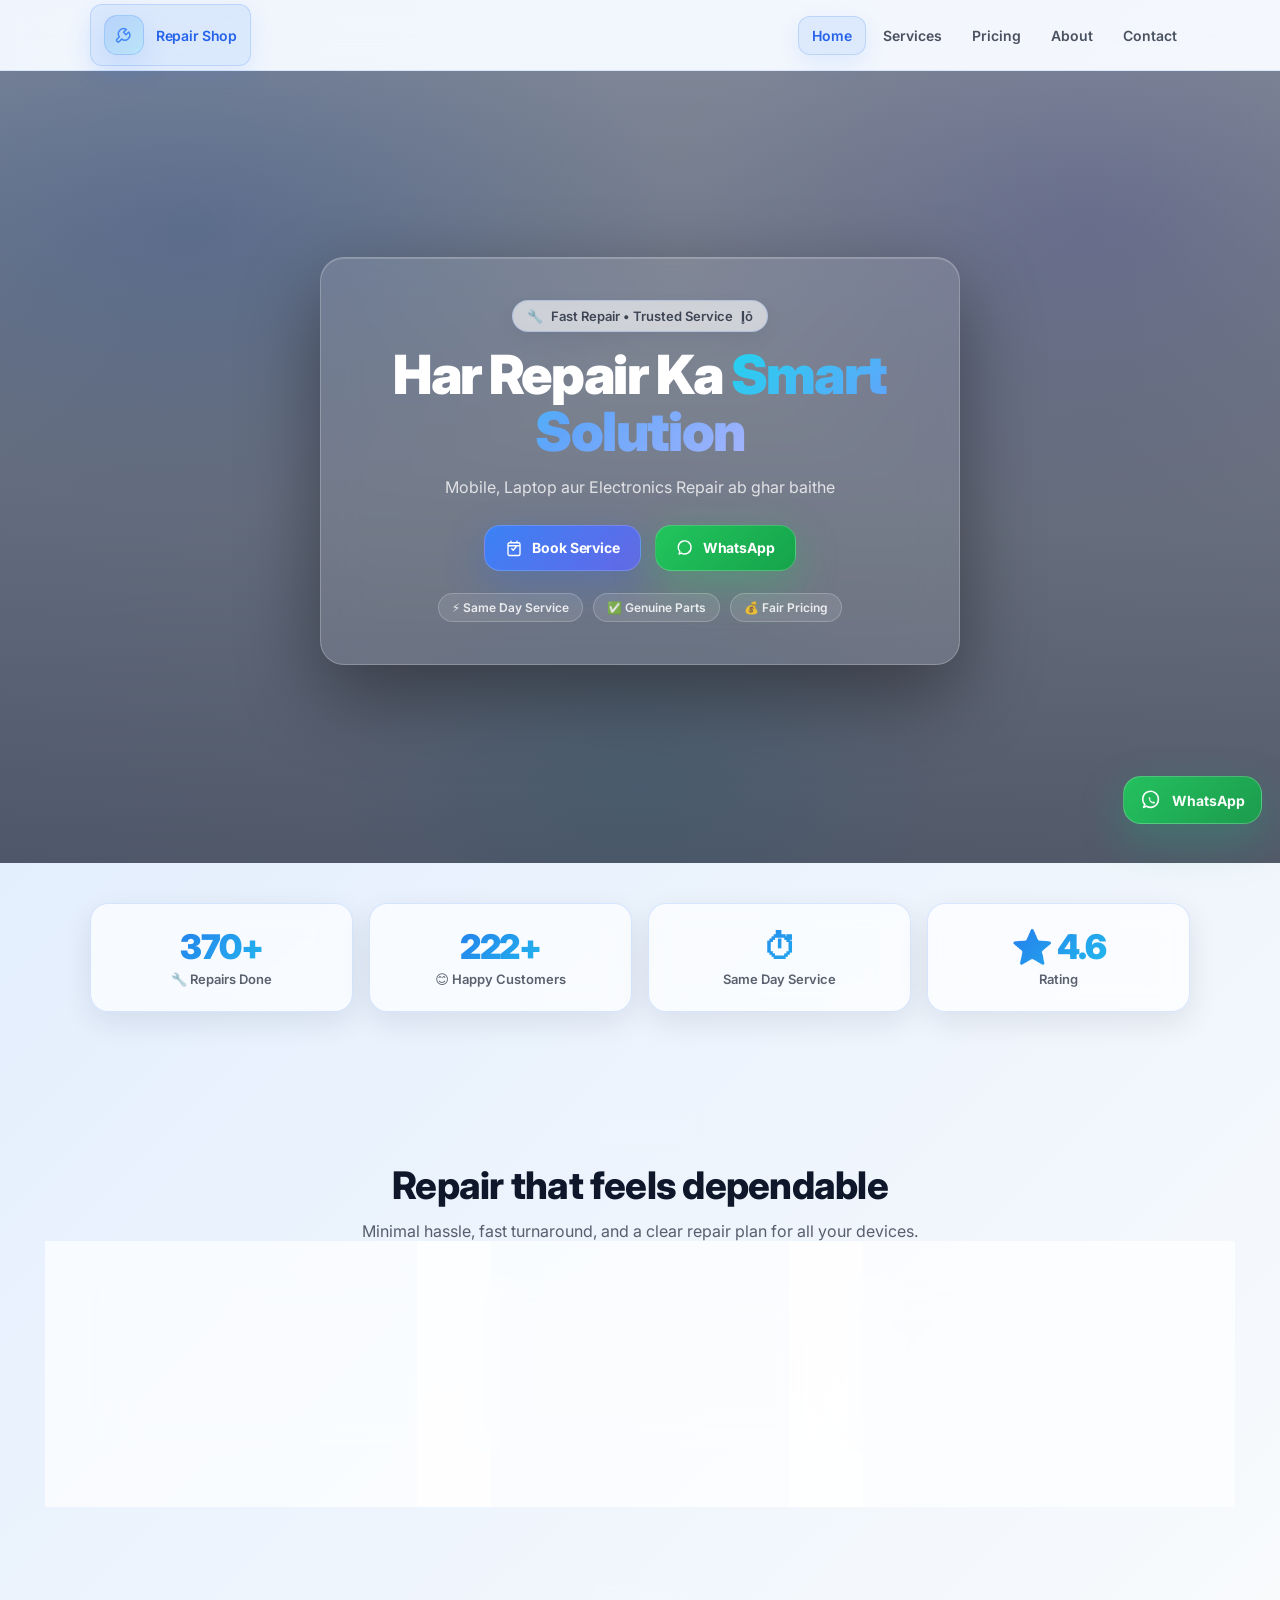
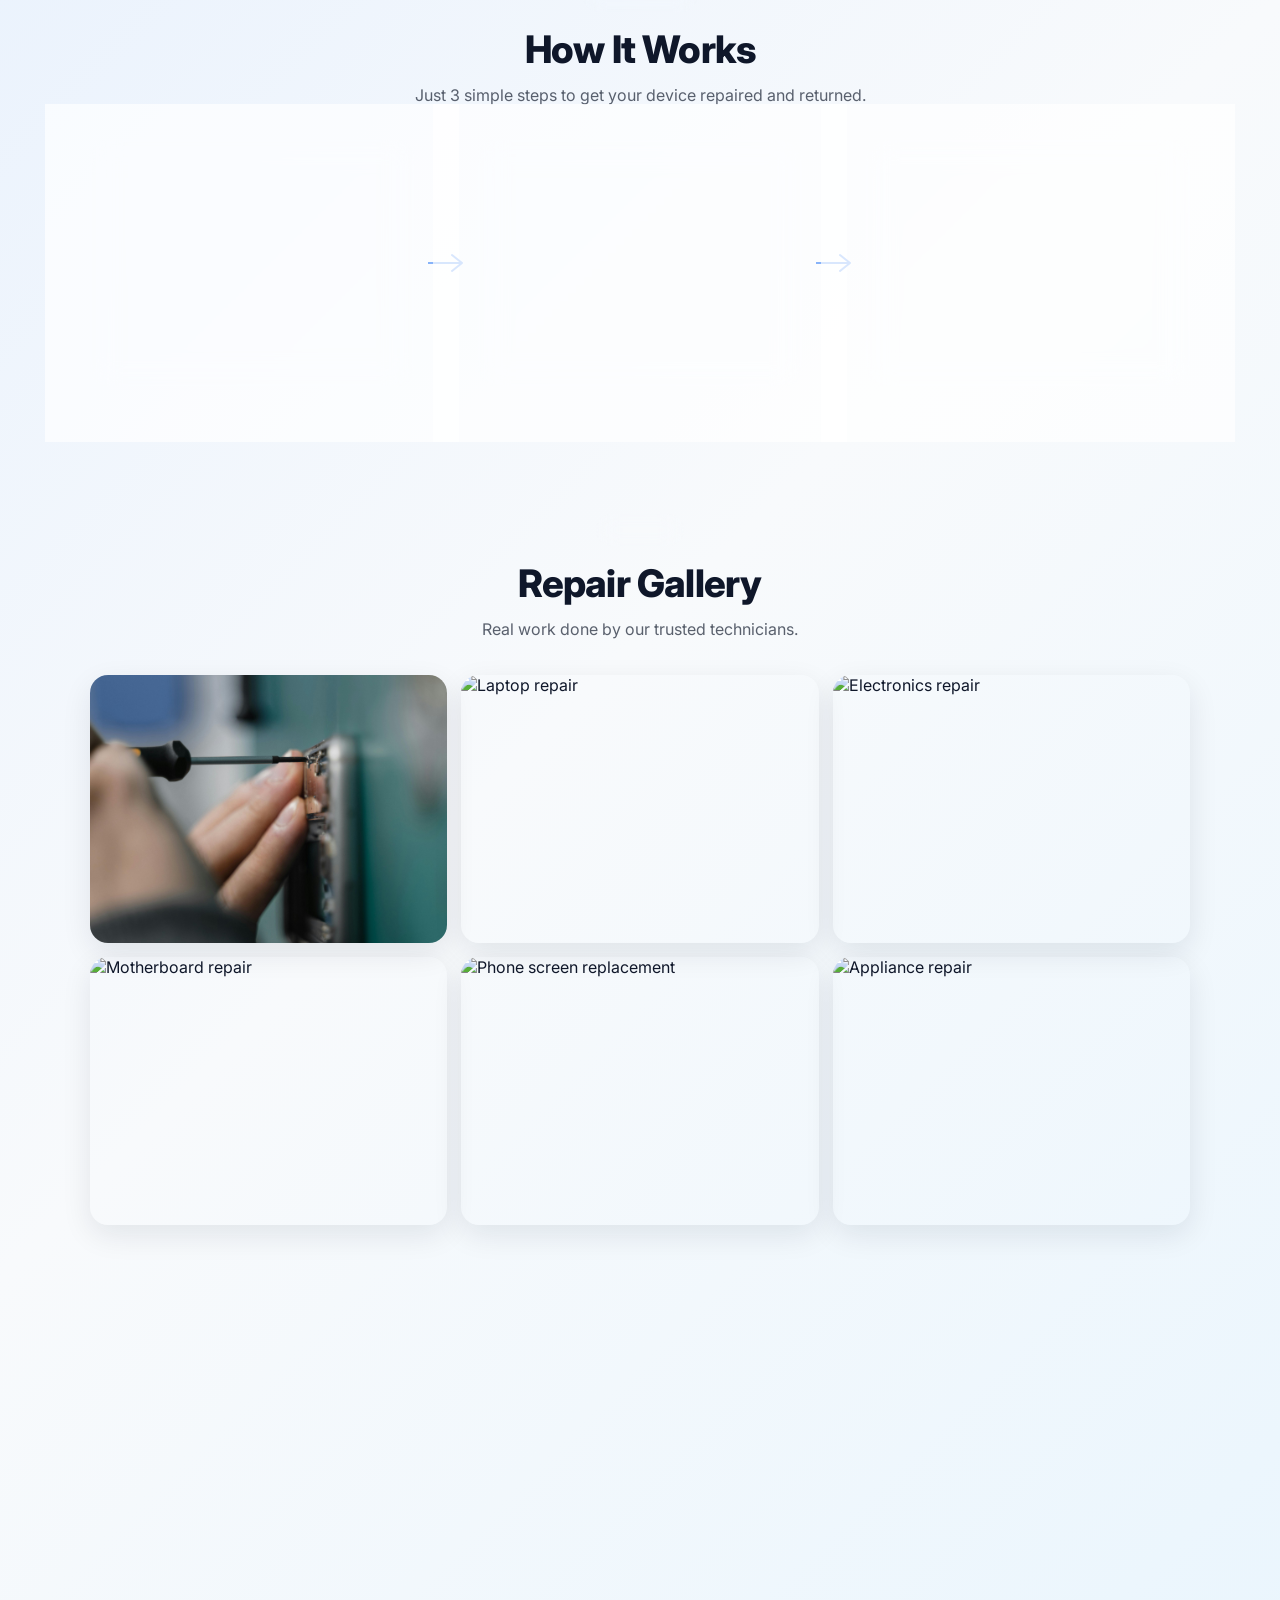
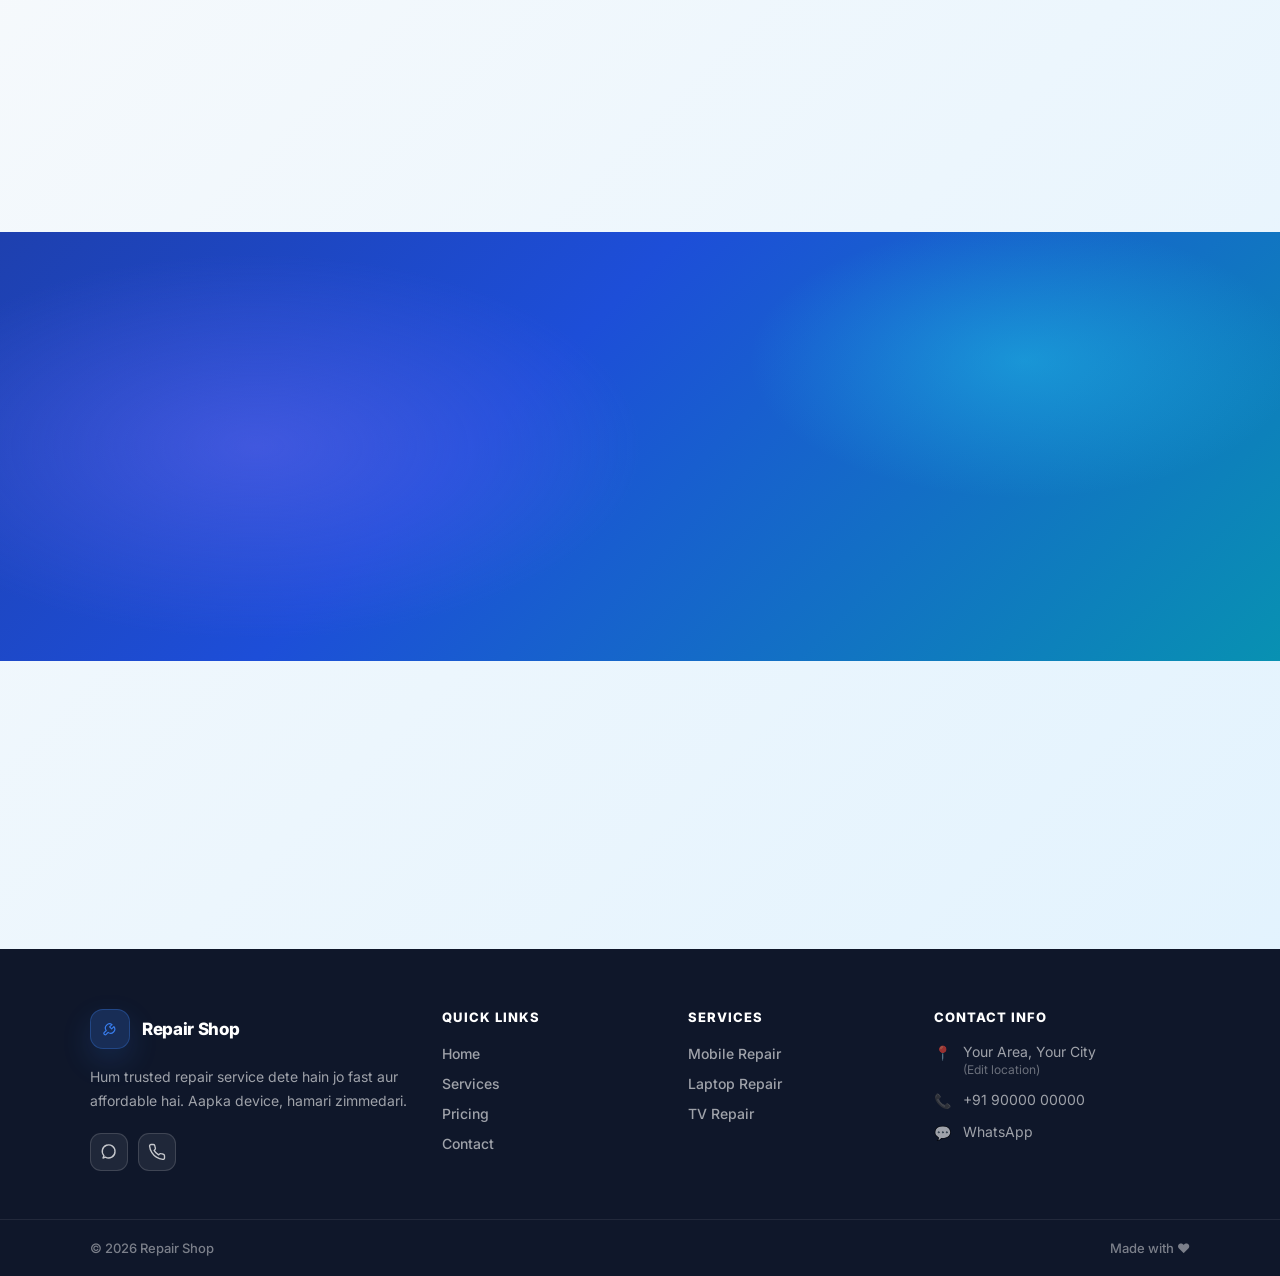
==== commit 0d03811a: "Update index.html" ====
--- a/index.html
+++ b/index.html
@@ -337,6 +337,35 @@
         </div>
       </section>
     </main>
+        <!-- ===== OWNER SECTION ===== -->
+    <section class="owner-section" id="owner">
+      <div class="container">
+        <div class="owner-card reveal" style="--delay:0ms">
+          <div class="owner-image-wrap">
+            <img src="rajbhar.png" alt="Shop Owner – Kapil Rajbhar" class="owner-img" loading="lazy" />
+            <div class="owner-badge">👑 Owner</div>
+          </div>
+          <div class="owner-info">
+            <div class="eyebrow" style="margin-bottom:10px">Meet the Owner</div>
+            <h2 class="owner-name">Kapil Rajbhar</h2>
+            <p class="owner-title">🛠 Founder &amp; Head Technician – Repair Shop</p>
+            <p class="owner-bio">
+              Repair Shop ke founder Kapil Rajbhar ke paas electronics aur mobile repair ka gehri samajh aur
+              kaafi saalon ka hands-on experience hai. Unka moto hai – <em>"Har repair mein honesty aur quality."</em>
+              Aap seedha unse WhatsApp pe baat kar sakte hain kisi bhi problem ke liye.
+            </p>
+            <div class="owner-actions">
+              <a class="btn btn-primary" href="https://wa.me/916239744870" target="_blank" rel="noopener">
+                💬 WhatsApp Karein
+              </a>
+              <a class="btn btn-outline" href="about.html" data-navigate data-page="about.html">
+                🔎 Hamare Baare Mein
+              </a>
+            </div>
+          </div>
+        </div>
+      </div>
+    </section>
 
     <!-- ===== RICH FOOTER ===== -->
     <footer class="footer" id="footer">
